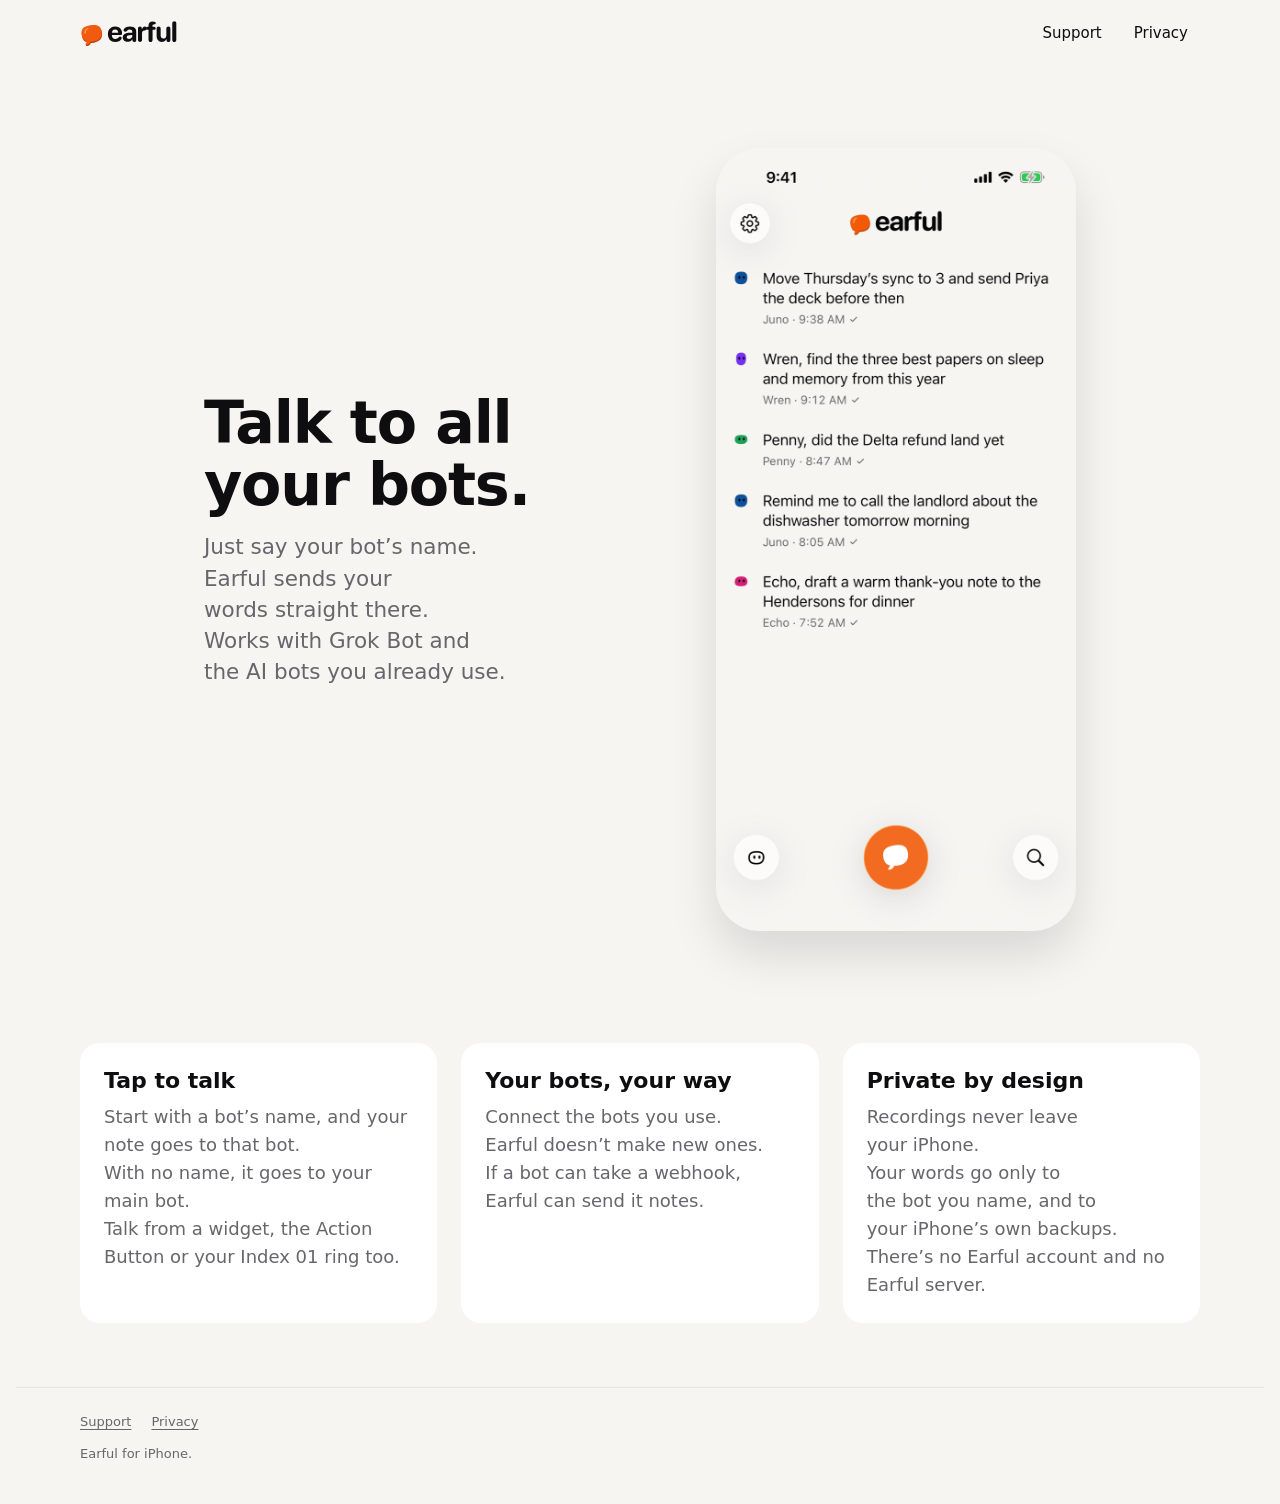
==== index.html @ c1870f30 "Earful site: home, privacy, support (for App Store review) Privacy and support rewritten for Earful " ====
<!doctype html>
<html lang="en">
<head>
<meta charset="utf-8">
<meta name="viewport" content="width=device-width, initial-scale=1">
<title>Earful: talk to your bots by name</title>
<meta name="description" content="Earful for iPhone. Hold to talk, say a bot’s name, and your words go to that bot.">
<meta name="color-scheme" content="light dark">
<meta name="referrer" content="no-referrer">
<link rel="icon" href="/assets/puff-mark.svg" type="image/svg+xml">
<link rel="stylesheet" href="/styles.css">
</head>
<body>
<a class="skip" href="#main">Skip to content</a>

<header class="site-header">
  <a class="logo" href="/" aria-label="Earful home">
    <picture>
      <source srcset="/assets/lockup-dark.svg" media="(prefers-color-scheme: dark)">
      <img src="/assets/lockup-light.svg" alt="Earful" width="98" height="28">
    </picture>
  </a>
  <nav class="site-nav" aria-label="Main">
    <ul>
      <li><a href="/support/">Support</a></li>
      <li><a href="/privacy/">Privacy</a></li>
    </ul>
  </nav>
</header>

<main id="main">
  <section class="hero" aria-labelledby="hero-title">
    <div class="hero-text">
      <h1 id="hero-title" class="display">Talk to all your bots.</h1>
      <p class="lead"><span class="sent">Just say your bot’s name.</span> <span class="sent">Earful sends your words straight there.</span></p>
      <p class="lead"><span class="sent">Works with Grok Bot and the AI bots you already&nbsp;use.</span></p>
    </div>
    <figure class="hero-shot">
      <picture>
        <source srcset="/assets/home-dark.png" media="(prefers-color-scheme: dark)">
        <img src="/assets/home-light.png" width="393" height="855" alt="Earful’s Home on iPhone: a list of notes, each sent to a named bot, with the orange talk button at the bottom.">
      </picture>
    </figure>
  </section>

  <section aria-label="How Earful works">
    <ul class="points">
      <li>
        <h2>Tap to talk</h2>
        <p><span class="sent">Start with a bot’s name, and your note goes to that bot.</span> <span class="sent">With no name, it goes to your main bot.</span> <span class="sent">Talk from a widget, the Action Button or your Index 01 ring too.</span></p>
      </li>
      <li>
        <h2>Your bots, your way</h2>
        <p><span class="sent">Connect the bots you use.</span> <span class="sent">Earful doesn’t make new ones.</span> <span class="sent">If a bot can take a webhook, Earful can send it notes.</span></p>
      </li>
      <li>
        <h2>Private by design</h2>
        <p><span class="sent">Recordings never leave your iPhone.</span> <span class="sent">Your words go only to the&nbsp;bot&nbsp;you&nbsp;name,&nbsp;and&nbsp;to your&nbsp;iPhone’s&nbsp;own&nbsp;backups.</span> <span class="sent">There’s no Earful account and no Earful&nbsp;server.</span></p>
      </li>
    </ul>
  </section>
</main>

<footer class="site-footer">
  <ul>
    <li><a href="/support/">Support</a></li>
    <li><a href="/privacy/">Privacy</a></li>
  </ul>
  <p>Earful for iPhone.</p>
</footer>
</body>
</html>
---- styles.css ----
/* Earful site v1: /, /privacy, /support. Plain CSS. No web fonts, no third-party requests.
   Colours and sizes come from EARFUL-HANDOFF/01-foundations/tokens.json via web/TOKENS-WEB.md. */

:root {
  color-scheme: light dark;
  --ground: #F6F5F2;
  --raised: #FFFFFF;
  --fill: #EBEAE6;
  --ink: #0E0E10;
  --ink2: #66666C;
  --nontext: #A3A3A8;
  --hairline: rgba(0, 0, 0, 0.07);
  --tangerine: #F25A0F;
  --signal: #2D6BFF;

  --font: -apple-system, BlinkMacSystemFont, "SF Pro Text", "SF Pro Display", system-ui, "Segoe UI", Roboto,
    "Helvetica Neue", Arial, sans-serif;
  --margin: 20px;
  --measure: 40ch;           /* 7–10 words a line */
  --radius-card: 20px;
}

@media (prefers-color-scheme: dark) {
  :root {
    --ground: #0B0B0C;
    --raised: #1A1A1D;
    --fill: #252529;
    --ink: #F4F3EF;
    --ink2: #9C9CA3;
    --nontext: #5E5E66;
    --hairline: rgba(255, 255, 255, 0.08);
    --signal: #5B8CFF;
  }
}

@media (min-width: 768px) { :root { --margin: 32px; } }
@media (min-width: 1280px) { :root { --margin: 64px; } }

*, *::before, *::after { box-sizing: border-box; }

html {
  -webkit-text-size-adjust: 100%;
  text-size-adjust: 100%;
}

body {
  margin: 0;
  background: var(--ground);
  color: var(--ink);
  font-family: var(--font);
  font-size: 1.0625rem;      /* 17 */
  line-height: 1.53;         /* 26 */
  -webkit-font-smoothing: antialiased;
}
@media (min-width: 1280px) { body { font-size: 1.125rem; line-height: 1.556; } } /* 18/28 */

p, li { text-wrap: pretty; }
.lead { text-wrap: balance; }
h1, h2, h3 { text-wrap: balance; }

a {
  color: var(--ink);
  text-decoration: underline;
  text-decoration-thickness: 1px;
  text-underline-offset: 3px;
}
a:hover { text-decoration-thickness: 2px; }

:focus-visible {
  outline: 2px solid var(--signal);
  outline-offset: 2px;
  border-radius: 4px;
}

.skip {
  position: absolute;
  left: var(--margin);
  top: -100px;
  padding: 8px 16px;
  background: var(--raised);
  border-radius: 999px;
  z-index: 10;
}
.skip:focus { top: 12px; }

/* Header and footer */
.site-header, .site-footer, main {
  width: 100%;
  max-width: calc(1120px + 2 * var(--margin));
  margin: 0 auto;
  padding-left: var(--margin);
  padding-right: var(--margin);
}

.site-header {
  display: flex;
  align-items: center;
  justify-content: space-between;
  gap: 16px;
  min-height: 64px;
  padding-top: 12px;
  padding-bottom: 12px;
}

.logo { display: inline-flex; align-items: center; min-height: 44px; }
.logo img { display: block; height: 28px; width: auto; }

.site-nav ul { display: flex; gap: 8px; margin: 0; padding: 0; list-style: none; }
.site-nav a {
  display: inline-flex;
  align-items: center;
  min-height: 44px;
  padding: 0 12px;
  border-radius: 999px;
  text-decoration: none;
  font-size: 0.9375rem;      /* 15 */
}
.site-nav a:hover { background: var(--fill); }
.site-nav a[aria-current="page"] { font-weight: 600; background: var(--fill); }

.site-footer {
  margin-top: 64px;
  padding-top: 24px;
  padding-bottom: 40px;
  border-top: 1px solid var(--hairline);
  color: var(--ink2);
  font-size: 0.8125rem;      /* 13 */
  line-height: 1.54;
}
.site-footer ul { display: flex; flex-wrap: wrap; gap: 8px 20px; margin: 0 0 8px; padding: 0; list-style: none; }
.site-footer a { color: var(--ink2); display: inline-block; min-height: 24px; }
.site-footer p { margin: 0; }

/* Draft banner: delete the element when the text is final. */
.draft {
  margin: 0 0 24px;
  padding: 12px 16px;
  border-radius: 12px;
  background: var(--fill);
  color: var(--ink);
  font-size: 0.9375rem;
  max-width: var(--measure);
}

/* Home */
.hero {
  display: grid;
  gap: 40px;
  padding: 40px 0 64px;
}
.hero-text { max-width: 36rem; }
@media (min-width: 768px) { .hero { padding: 64px 0 96px; } }
@media (min-width: 1024px) {
  .hero {
    grid-template-columns: minmax(0, 26rem) auto;
    justify-content: center;
    align-items: center;
    gap: 64px;
    padding: 80px 0 112px;
  }
}
@media (min-width: 1280px) { .hero { gap: 96px; } }
@media (min-width: 1024px) { .hero-shot { width: 360px; } }

.hero-shot { margin: 0; justify-self: center; width: 100%; max-width: 320px; }
@media (min-width: 1024px) { .hero-shot { max-width: 360px; justify-self: end; } }
.hero-shot img {
  display: block;
  width: 100%;
  height: auto;
  border-radius: 44px;
  box-shadow: 0 24px 48px rgba(0, 0, 0, 0.12);
}
@media (prefers-color-scheme: dark) {
  .hero-shot img { box-shadow: 0 24px 48px rgba(0, 0, 0, 0.5), 0 0 0 1px rgba(255, 255, 255, 0.08); }
}

.display {
  margin: 0 0 16px;
  font-size: clamp(2.5rem, 2.07vw + 2.015rem, 5.25rem);   /* 40 → 84 */
  line-height: 1.05;
  font-weight: 700;
  letter-spacing: -0.02em;
}

.lead {
  margin: 0;
  text-wrap: balance;
  max-width: 24em;           /* 7–10 words a line at every size */
  color: var(--ink2);
  font-size: clamp(1.1875rem, 0.28vw + 1.12rem, 1.375rem); /* 19 → 22 */
  line-height: 1.45;
}

.sent { display: inline-block; }

.button {
  display: inline-flex;
  align-items: center;
  justify-content: center;
  min-height: 52px;
  padding: 0 24px;
  border-radius: 999px;
  background: var(--ink);
  color: var(--ground);
  font-size: 1.0625rem;
  font-weight: 600;
  text-decoration: none;
}
.button:hover { text-decoration: none; box-shadow: inset 0 0 0 999px rgba(127, 127, 127, 0.12); }
@media (min-width: 1280px) { .button { min-height: 48px; } }

.points {
  display: grid;
  gap: 16px;
  margin: 0;
  padding: 0;
  list-style: none;
}
@media (min-width: 768px) { .points { grid-template-columns: repeat(3, 1fr); gap: 20px; } }
@media (min-width: 1280px) { .points { gap: 24px; } }

.points li {
  padding: 24px;
  border-radius: var(--radius-card);
  background: var(--raised);
}
.points h2 {
  margin: 0 0 8px;
  font-size: 1.375rem;       /* 22 */
  line-height: 1.27;
  font-weight: 600;
}
.points p { margin: 0; color: var(--ink2); }

/* Long-form pages: one centred reading column (AD fix 2) */
main.page { max-width: calc(680px + 2 * var(--margin)); font-size: 1.0625rem; line-height: 1.6; }
.page { padding-top: 32px; }
@media (min-width: 768px) { .page { padding-top: 64px; } }

.page h1 {
  margin: 0 0 8px;
  font-size: 2.125rem;       /* 34 */
  line-height: 1.2;
  font-weight: 700;
}
.page .meta { margin: 0 0 32px; color: var(--ink2); font-size: 0.9375rem; }

.page h2 {
  margin: 48px 0 12px;
  font-size: 1.375rem;
  line-height: 1.27;
  font-weight: 600;
}
.page h3 {
  margin: 32px 0 8px;
  font-size: 1.0625rem;
  line-height: 1.4;
  font-weight: 600;
}
.page p, .page ul, .page ol { margin: 0 0 16px; }
.page ul, .page ol { padding-left: 1.25em; }
.page li { margin-bottom: 6px; }
.page .intro { font-size: 1.1875rem; line-height: 1.47; }

.summary {
  padding: 20px 24px;
  border-radius: var(--radius-card);
  background: var(--raised);
}
.summary p { margin: 0 0 8px; }
.summary ul { margin: 0; }
.summary li:last-child { margin-bottom: 0; }

kbd {
  font-family: var(--font);
  font-size: 0.9em;
  padding: 1px 6px;
  border-radius: 6px;
  background: var(--fill);
}

@media (prefers-reduced-motion: reduce) {
  * { scroll-behavior: auto !important; transition: none !important; animation: none !important; }
}

@media (forced-colors: active) {
  .points li, .summary, .draft { border: 1px solid CanvasText; }
}
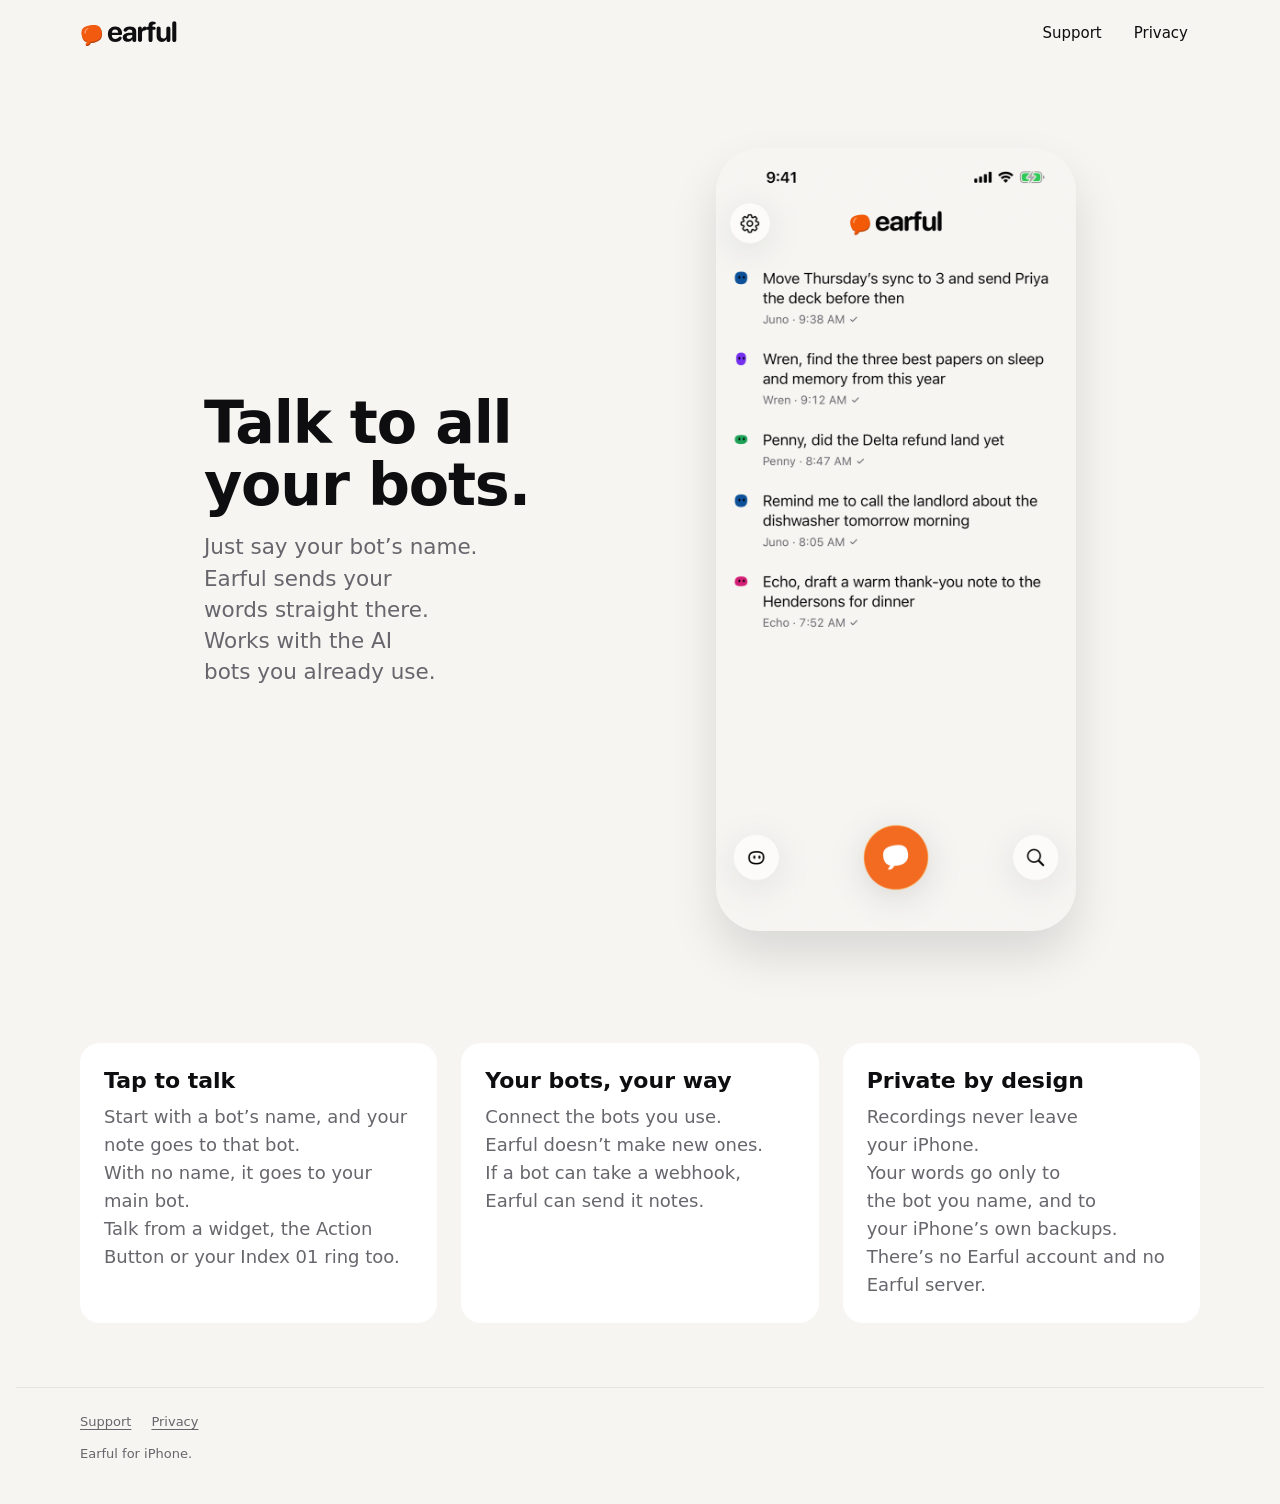
==== commit 8b8e3cdd: "Remove third-party bot names from the site Co-Authored-By: Claude Opus 5.5 <noreply@anthropic.com>" ====
--- a/index.html
+++ b/index.html
@@ -33,7 +33,7 @@
     <div class="hero-text">
       <h1 id="hero-title" class="display">Talk to all your bots.</h1>
       <p class="lead"><span class="sent">Just say your bot’s name.</span> <span class="sent">Earful sends your words straight there.</span></p>
-      <p class="lead"><span class="sent">Works with Grok Bot and the AI bots you already&nbsp;use.</span></p>
+      <p class="lead"><span class="sent">Works with the AI bots you already&nbsp;use.</span></p>
     </div>
     <figure class="hero-shot">
       <picture>
